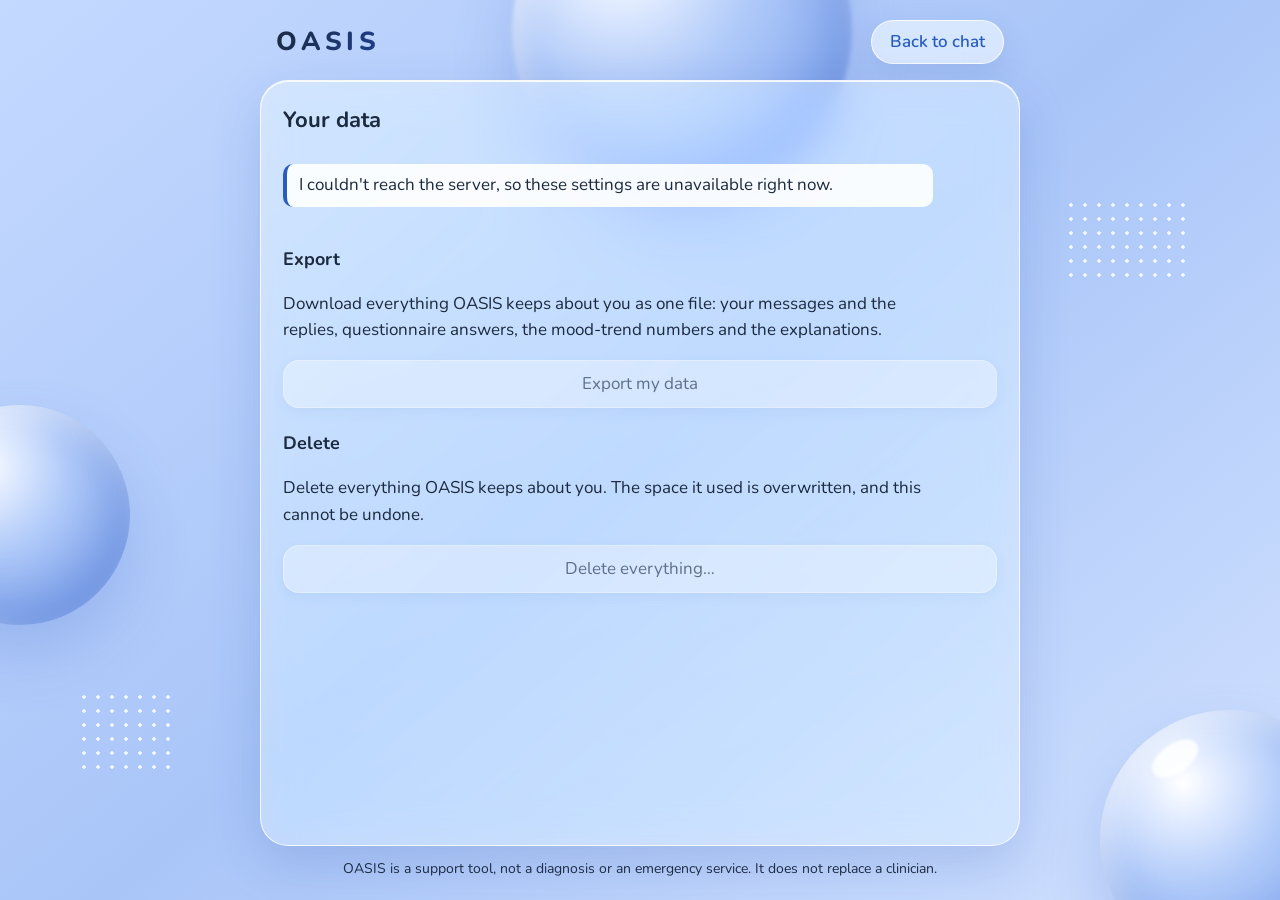
==== src/oasis/web/settings.html @ d9e1fbda "feat(privacy): consent gate, saved or ephemeral sessions, export, verifiable delete, data notice and" ====
<!doctype html>
<html lang="en">
<head>
  <meta charset="utf-8">
  <meta name="viewport" content="width=device-width, initial-scale=1">
  <title>Settings · OASIS</title>
  <link rel="stylesheet" href="styles.css">
  <script src="settings.js" defer></script>
</head>
<body>
  <div class="orbs" aria-hidden="true"><i></i><i></i><i></i><i class="dots"></i><i class="dots"></i></div>

  <header class="top">
    <h1 class="brand">OASIS</h1>
    <a class="pill" href="/">Back to chat</a>
  </header>

  <main class="chat settings">
    <h2>Your data</h2>
    <p id="mode" class="settings-mode" role="status" aria-live="polite">Loading…</p>

    <section aria-labelledby="export-title">
      <h3 id="export-title">Export</h3>
      <p>Download everything OASIS keeps about you as one file: your messages and the replies,
        questionnaire answers, the mood-trend numbers and the explanations.</p>
      <div class="card-options">
        <button type="button" id="export" disabled>Export my data</button>
      </div>
    </section>

    <section aria-labelledby="delete-title">
      <h3 id="delete-title">Delete</h3>
      <p>Delete everything OASIS keeps about you. The space it used is overwritten, and this
        cannot be undone.</p>
      <div class="card-options">
        <button type="button" id="delete-start" disabled>Delete everything…</button>
      </div>
      <form id="delete-confirm" class="delete-confirm" hidden>
        <label for="delete-word">Type DELETE to confirm</label>
        <input id="delete-word" autocomplete="off" spellcheck="false">
        <div class="card-options">
          <button type="submit" class="danger">Delete permanently</button>
          <button type="button" id="delete-cancel">Cancel</button>
        </div>
      </form>
    </section>

    <p id="settings-status" class="status" role="status" aria-live="polite"></p>
  </main>

  <footer class="footer">
    OASIS is a support tool, not a diagnosis or an emergency service. It does not replace a
    clinician.
  </footer>
</body>
</html>
---- src/oasis/web/styles.css ----
/* Glassmorphism in soft blue, light only (design §15.2). Self-hosted font only: no external requests. */

/* Nunito (SIL OFL, see fonts/OFL.txt), variable 400-800, Latin subset; other glyphs fall back. */
@font-face {
  font-family: "Nunito";
  font-style: normal;
  font-weight: 400 800;
  font-display: swap;
  src: url("fonts/nunito-latin.woff2") format("woff2");
}

:root {
  --bg-a: #c4d9ff;
  --bg-b: #a9c5f8;
  --bg-c: #d2e2ff;
  --glass: rgba(255, 255, 255, 0.55);
  --glass-strong: rgba(255, 255, 255, 0.9);
  --glass-border: rgba(255, 255, 255, 0.8);
  --glass-shadow: 0 12px 32px rgba(40, 80, 170, 0.14);
  --blur: blur(18px) saturate(150%);
  --text: #1c2a3d;
  --muted: #36435a;
  --accent: #2a5cc0;
  --cta: linear-gradient(145deg, #3a6fd8, #2a55c4);
  --focus: #1a56c4;
  --radius: 16px;
  color-scheme: light;
}

* { box-sizing: border-box; }

body {
  margin: 0;
  background: linear-gradient(140deg, var(--bg-a), var(--bg-b) 50%, var(--bg-c)) fixed;
  color: var(--text);
  font: 17px/1.55 "Nunito", system-ui, -apple-system, "Segoe UI", Roboto, sans-serif;
  min-height: 100vh;
  display: flex;
  flex-direction: column;
}

/* Background scene: glossy orbs and dot patches. Kept light so any text over them stays AA. */
.orbs { position: fixed; inset: 0; z-index: -1; overflow: hidden; pointer-events: none; }
.orbs i { position: absolute; border-radius: 50%; }

.orbs i:not(.dots) {
  background: radial-gradient(circle at 32% 28%, #fff 0%, #e2ecff 14%, #b0caf9 40%, #86a9ef 74%, #7399ea 100%);
  box-shadow:
    inset -18px -24px 48px rgba(46, 86, 180, 0.2),
    inset 10px 12px 30px rgba(255, 255, 255, 0.55),
    0 30px 60px rgba(60, 100, 200, 0.22);
}
/* Sharp specular glint on top of the soft highlight. */
.orbs i:not(.dots)::after {
  content: "";
  position: absolute;
  top: 13%; left: 19%;
  width: 20%; height: 11%;
  border-radius: 50%;
  background: rgba(255, 255, 255, 0.85);
  transform: rotate(-35deg);
  filter: blur(1px);
}
.orbs i:nth-of-type(1) { width: 340px; height: 340px; top: -140px; left: 40%; filter: blur(2px); }
.orbs i:nth-of-type(2) { width: 220px; height: 220px; top: 45%; left: -90px; }
.orbs i:nth-of-type(3) { width: 260px; height: 260px; bottom: -70px; right: -80px; }

.orbs .dots {
  width: 126px; height: 84px;
  border-radius: 0;
  background: radial-gradient(rgba(255, 255, 255, 0.85) 1.5px, transparent 2px) 0 0 / 14px 14px;
}
.orbs .dots:nth-of-type(4) { top: 22%; right: 7%; }
.orbs .dots:nth-of-type(5) { bottom: 14%; left: 6%; width: 98px; }

/* One frosted surface, shared by every glass panel. */
.help summary,
.pill,
.help-card,
.chat,
.msg.bot,
.composer,
.continue {
  -webkit-backdrop-filter: var(--blur);
  backdrop-filter: var(--blur);
  border: 1px solid var(--glass-border);
}

:focus-visible { outline: 3px solid var(--focus); outline-offset: 2px; }
/* `hidden` must win over the display values set below (onboarding hides the composer). */
[hidden] { display: none !important; }

.visually-hidden {
  position: absolute; width: 1px; height: 1px; overflow: hidden;
  clip: rect(0 0 0 0); white-space: nowrap;
}

.top {
  display: flex;
  justify-content: space-between;
  align-items: center;
  gap: 16px;
  padding: 20px 16px 16px;
  max-width: 760px;
  width: 100%;
  margin: 0 auto;
}

/* Wordmark: gradient navy-to-blue lettering.
   Large bold text: both gradient ends stay above 3:1 even over an orb. */
.brand {
  margin: 0;
  font-size: 26px;
  font-weight: 800;
  letter-spacing: 0.16em;
  background: linear-gradient(120deg, #1c2a3d, #1e3f8f);
  -webkit-background-clip: text;
  background-clip: text;
  color: transparent;
}

.top-actions { display: flex; align-items: center; gap: 10px; }
.pill {
  background: var(--glass);
  box-shadow: var(--glass-shadow);
  color: var(--accent);
  border-radius: 999px;
  padding: 8px 18px;
  font-weight: 600;
  text-decoration: none;
}

.help { position: relative; }
.help summary {
  cursor: pointer;
  list-style: none;
  background: var(--glass);
  box-shadow: var(--glass-shadow);
  color: var(--accent);
  border-radius: 999px;
  padding: 8px 18px;
  font-weight: 600;
}
.help summary::-webkit-details-marker { display: none; }
.help-card {
  position: absolute;
  right: 0;
  z-index: 2;
  width: min(360px, calc(100vw - 32px));
  max-height: 70vh;
  overflow-y: auto;
  margin-top: 10px;
  padding: 18px;
  /* Same glass as the chat panel, a little denser: crisis text must stay readable. */
  background: linear-gradient(165deg, rgba(255, 255, 255, 0.6), rgba(255, 255, 255, 0.5));
  box-shadow: 0 20px 50px rgba(40, 80, 170, 0.18), inset 0 1px 0 rgba(255, 255, 255, 0.9);
  border-radius: 28px;
  scrollbar-width: thin;
  scrollbar-color: rgba(42, 85, 196, 0.35) transparent;
}
.help-card h2 { font-size: 18px; margin: 0 0 8px; }
.help-card details { margin: 6px 0; }
.help-card details details { margin-left: 12px; }
/* Regions are blue tiles like incoming messages; countries are white tiles like outgoing ones. */
.help-card summary {
  background: rgba(157, 189, 245, 0.55);
  color: var(--text);
  box-shadow: none;
  border-radius: var(--radius);
  padding: 10px 16px;
}
.help-card .country > summary { background: rgba(255, 255, 255, 0.7); font-weight: 500; }
.help-card ul { margin: 6px 0 10px; padding-left: 20px; }
.help-card li { margin: 4px 0; }
.help-card .hours { color: var(--muted); font-size: 15px; }
/* Darker than --accent: stays AA on the translucent card even over an orb. */
.help-card a { color: #1e4aa8; font-weight: 600; }
.help-fallback { font-weight: 600; }

/* The main glass "device" panel, lighter at the top like the reference. */
.chat {
  flex: 1;
  display: flex;
  flex-direction: column;
  max-width: 760px;
  width: calc(100% - 32px);
  margin: 0 auto;
  padding: 12px 18px 0;
  background: linear-gradient(165deg, rgba(255, 255, 255, 0.4), rgba(255, 255, 255, 0.3));
  box-shadow: 0 20px 50px rgba(40, 80, 170, 0.18), inset 0 1px 0 rgba(255, 255, 255, 0.9);
  border-radius: 28px;
}

.messages { list-style: none; margin: 0; padding: 0; flex: 1; }

.msg {
  width: fit-content;
  max-width: 65ch;
  margin: 12px 0;
  padding: 12px 16px;
  border-radius: var(--radius);
}
.msg p { margin: 0; white-space: pre-wrap; }
.msg .note { margin-top: 6px; font-size: 14px; color: var(--muted); }
/* Bot: translucent blue tile. User: the solid white "active" tile. */
.msg.bot { background: rgba(157, 189, 245, 0.55); }
.msg.user { background: var(--glass-strong); box-shadow: var(--glass-shadow); margin-left: auto; }
.msg.system { margin: 8px auto; padding: 4px 16px; font-size: 14px; color: var(--muted); text-align: center; }

/* "Why this reply?" under each bot message: closed by default, text in --muted for AA. */
.why { margin-top: 8px; font-size: 14px; color: var(--muted); }
.why summary { cursor: pointer; font-weight: 600; color: var(--accent); width: fit-content; }
.why ul { margin: 6px 0 0; padding-left: 20px; }
.why li { margin: 2px 0; }
.why .why-note { margin-top: 6px; font-style: italic; }
.why-details { margin-top: 6px; }
.why-details pre {
  margin: 6px 0 0;
  padding: 8px;
  max-height: 16rem;
  overflow: auto;
  font-size: 12px;
  white-space: pre-wrap;
  word-break: break-word;
  background: var(--glass-strong);
  border-radius: 8px;
  color: var(--text);
}

.continue {
  align-self: flex-start;
  font: inherit;
  font-weight: 600;
  color: var(--accent);
  background: var(--glass-strong);
  border-radius: 999px;
  padding: 8px 18px;
  margin-bottom: 10px;
  cursor: pointer;
}

.card {
  background: rgba(255, 255, 255, 0.7);
  border: 1px solid var(--glass-border);
  border-radius: 20px;
  padding: 14px 16px;
  margin-bottom: 12px;
}
.card-title { margin: 0 0 10px; font-weight: 600; }
.card-step { margin: 0 0 8px; }
.card-hint { margin: 0; color: var(--muted); font-size: 15px; }
.card-options { display: flex; flex-wrap: wrap; gap: 10px; }
.card-options button {
  font: inherit;
  font-weight: 500;
  flex: 1 1 10em;
  min-height: 48px;
  border: 1px solid var(--glass-border);
  border-radius: var(--radius);
  background: var(--glass);
  box-shadow: 0 4px 14px rgba(40, 80, 170, 0.1);
  color: inherit;
  cursor: pointer;
}
.card-options button:hover { background: #fff; }
.card-controls { display: flex; gap: 16px; margin-top: 10px; }
.card .link {
  font: inherit;
  font-size: 15px;
  border: 0;
  background: none;
  color: var(--accent);
  text-decoration: underline;
  cursor: pointer;
  padding: 0;
}
.card button:disabled { opacity: 0.6; cursor: wait; }

.status { min-height: 1.6em; color: var(--muted); font-size: 15px; margin: 8px 0; }

/* Glass bottom bar with one raised, glowing action, as in the reference. */
.composer {
  display: flex;
  align-items: center;
  gap: 10px;
  padding: 8px;
  margin-bottom: 18px;
  background: rgba(255, 255, 255, 0.3);
  border-radius: 24px;
}
.composer textarea {
  flex: 1;
  font: inherit;
  color: inherit;
  background: transparent;
  border: 0;
  border-radius: var(--radius);
  padding: 8px 12px;
  resize: vertical;
}
.composer textarea::placeholder { color: var(--muted); }
.composer button {
  font: inherit;
  font-weight: 600;
  border: 0;
  border-radius: 999px;
  min-height: 52px;
  padding: 0 24px;
  background: var(--cta);
  color: #fff;
  box-shadow: 0 0 0 4px rgba(255, 255, 255, 0.7), 0 10px 24px rgba(42, 85, 196, 0.45);
  cursor: pointer;
}
.composer button:disabled { opacity: 0.6; cursor: wait; }

.footer {
  text-align: center;
  color: var(--text);
  font-size: 14px;
  padding: 12px 16px 20px;
}

/* Mood-trend page (design §9). */
.trends { padding: 18px 22px 24px; }
.trends h2 { margin: 4px 0 10px; font-size: 22px; }
.trends h3 { margin: 22px 0 6px; font-size: 18px; }
.trend-label {
  margin: 0 0 10px;
  padding: 8px 12px;
  border-left: 4px solid var(--accent);
  border-radius: 10px;
  background: var(--glass-strong);
  font-weight: 700;
}
.trend-intro, .trend-note { margin: 6px 0; max-width: 65ch; }
.trends .status:empty { display: none; }
.chart svg { display: block; width: 100%; height: auto; }
.chart svg:not([viewBox]) { display: none; }  /* the empty placeholder before a chart */
.chart .axis { stroke: rgba(28, 42, 61, 0.3); stroke-dasharray: 4 4; }
.chart .axis-text { fill: var(--muted); font-size: 12px; }
.chart .trend-line { fill: none; stroke: var(--accent); stroke-width: 2.5; }
.chart .ewma { stroke: var(--muted); stroke-dasharray: 6 5; stroke-width: 2; }
.chart .dot { fill: var(--accent); }
.chart .flag { fill: none; stroke: var(--text); stroke-width: 2; }
.basis { margin: 6px 0; padding-left: 20px; }
.basis li { margin: 8px 0; }
.basis strong { display: block; }
.basis span { display: block; color: var(--muted); font-size: 15px; }

/* First-use data notice (FR-PRV-1) and the settings page. */
.onboarding { padding: 8px 0 4px; }
.notice {
  max-height: 60vh;
  overflow: auto;
  padding: 14px 18px;
  border-radius: var(--radius);
  background: var(--glass-strong);
}
.notice h2 { margin: 0 0 6px; font-size: 22px; }
.notice h3 { margin: 16px 0 4px; font-size: 17px; }
.notice p { margin: 4px 0; max-width: 70ch; }
.onboarding-actions { margin-top: 14px; }
.settings { padding: 18px 22px 24px; }
.settings h2 { margin: 4px 0 10px; font-size: 22px; }
.settings h3 { margin: 22px 0 6px; font-size: 18px; }
.settings p { max-width: 65ch; }
.settings-mode {
  padding: 8px 12px;
  border-left: 4px solid var(--accent);
  border-radius: 10px;
  background: var(--glass-strong);
}
.settings .card-options button,
.onboarding .card-options button { font: inherit; }
.settings button:disabled { opacity: 0.6; cursor: not-allowed; }
.delete-confirm { margin-top: 12px; }
.delete-confirm label { display: block; margin-bottom: 6px; font-weight: 600; }
.delete-confirm input {
  font: inherit;
  padding: 8px 12px;
  margin-bottom: 10px;
  border: 1px solid var(--muted);
  border-radius: 10px;
}
.settings .danger { color: #fff; background: #a3262a; }
.settings .danger:hover { background: #8a1f23; }

@media (max-width: 520px) {
  .top { flex-wrap: wrap; }
  .pill, .help summary { padding: 7px 14px; }
}

@media (prefers-reduced-motion: reduce) {
  * { scroll-behavior: auto !important; transition: none !important; }
}
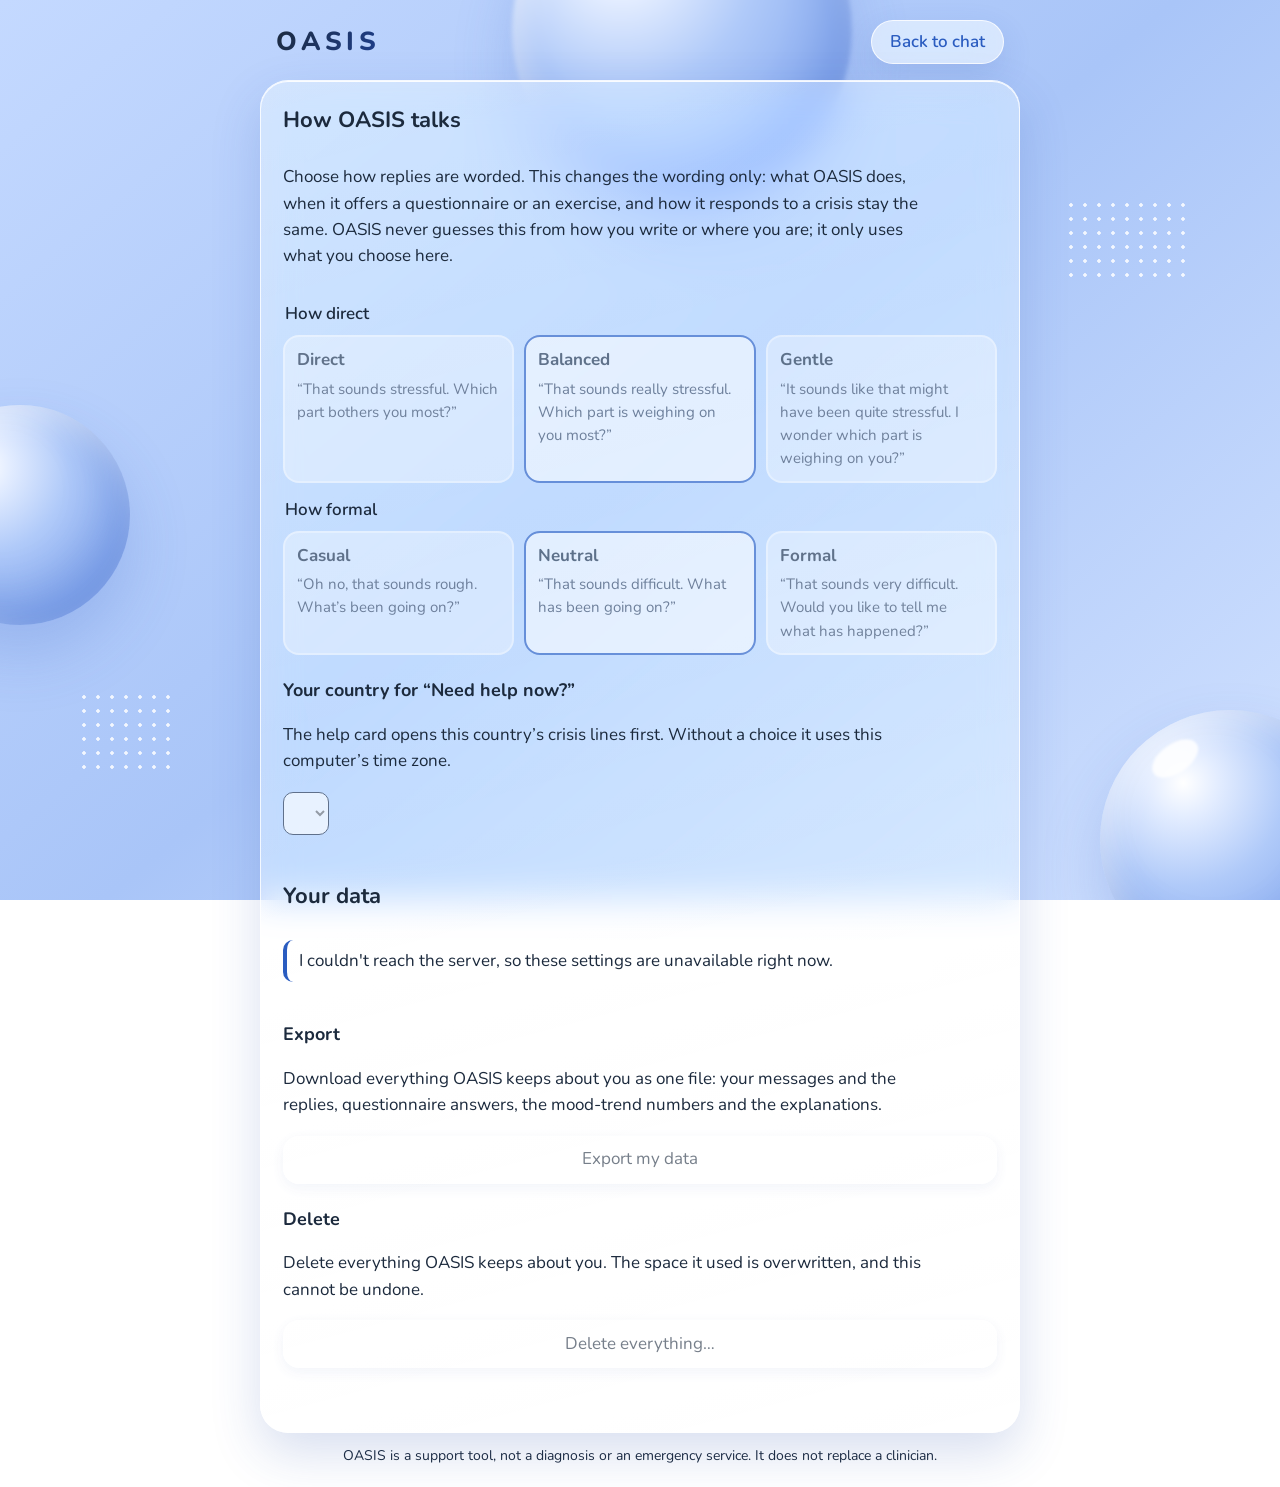
==== commit e26b19a1: "feat(style): user-set directness and formality frame the prompt only; settings table, GET/PUT /setti" ====
--- a/src/oasis/web/settings.html
+++ b/src/oasis/web/settings.html
@@ -16,6 +16,38 @@
   </header>
 
   <main class="chat settings">
+    <h2>How OASIS talks</h2>
+    <p>Choose how replies are worded. This changes the wording only: what OASIS does, when it
+      offers a questionnaire or an exercise, and how it responds to a crisis stay the same. OASIS
+      never guesses this from how you write or where you are; it only uses what you choose here.</p>
+
+    <form id="style-form" class="style-form">
+      <fieldset>
+        <legend>How direct</legend>
+        <label class="segment"><input type="radio" name="directness" value="direct" disabled>
+          <span><strong>Direct</strong><span class="example">“That sounds stressful. Which part bothers you most?”</span></span></label>
+        <label class="segment"><input type="radio" name="directness" value="balanced" checked disabled>
+          <span><strong>Balanced</strong><span class="example">“That sounds really stressful. Which part is weighing on you most?”</span></span></label>
+        <label class="segment"><input type="radio" name="directness" value="indirect" disabled>
+          <span><strong>Gentle</strong><span class="example">“It sounds like that might have been quite stressful. I wonder which part is weighing on you?”</span></span></label>
+      </fieldset>
+      <fieldset>
+        <legend>How formal</legend>
+        <label class="segment"><input type="radio" name="formality" value="casual" disabled>
+          <span><strong>Casual</strong><span class="example">“Oh no, that sounds rough. What’s been going on?”</span></span></label>
+        <label class="segment"><input type="radio" name="formality" value="neutral" checked disabled>
+          <span><strong>Neutral</strong><span class="example">“That sounds difficult. What has been going on?”</span></span></label>
+        <label class="segment"><input type="radio" name="formality" value="formal" disabled>
+          <span><strong>Formal</strong><span class="example">“That sounds very difficult. Would you like to tell me what has happened?”</span></span></label>
+      </fieldset>
+
+      <h3 id="country-title">Your country for “Need help now?”</h3>
+      <p>The help card opens this country’s crisis lines first. Without a choice it uses this
+        computer’s time zone.</p>
+      <select id="country" aria-labelledby="country-title" disabled><!-- COUNTRY OPTIONS --></select>
+    </form>
+    <p id="style-status" class="status" role="status" aria-live="polite"></p>
+
     <h2>Your data</h2>
     <p id="mode" class="settings-mode" role="status" aria-live="polite">Loading…</p>
 
--- a/src/oasis/web/styles.css
+++ b/src/oasis/web/styles.css
@@ -129,6 +129,17 @@
   font-weight: 600;
   text-decoration: none;
 }
+/* Icon-only pill: a circle as tall as the text pills beside it. Two classes, so the
+   narrow-screen .pill padding below does not squeeze the icon. */
+.pill.icon-pill {
+  display: inline-flex;
+  align-items: center;
+  justify-content: center;
+  width: 44px;
+  height: 44px;
+  padding: 0;
+}
+.icon-pill svg { display: block; }
 
 .help { position: relative; }
 .help summary {
@@ -176,6 +187,22 @@
 /* Darker than --accent: stays AA on the translucent card even over an orb. */
 .help-card a { color: #1e4aa8; font-weight: 600; }
 .help-fallback { font-weight: 600; }
+/* The full list: a plain link-like dropdown, its regions not indented a level further. */
+.help-card .all-countries > summary {
+  background: none;
+  padding: 6px 0;
+  color: #1e4aa8;
+  font-weight: 600;
+  width: fit-content;
+  cursor: pointer;
+}
+.help-card .all-countries > .region { margin-left: 0; }
+/* The country suggested from the time zone, above the full list. */
+.suggested {
+  margin-bottom: 12px;
+  padding-bottom: 6px;
+  border-bottom: 1px solid rgba(28, 42, 61, 0.15);
+}
 
 /* The main glass "device" panel, lighter at the top like the reference. */
 .chat {
@@ -213,19 +240,6 @@
 .why ul { margin: 6px 0 0; padding-left: 20px; }
 .why li { margin: 2px 0; }
 .why .why-note { margin-top: 6px; font-style: italic; }
-.why-details { margin-top: 6px; }
-.why-details pre {
-  margin: 6px 0 0;
-  padding: 8px;
-  max-height: 16rem;
-  overflow: auto;
-  font-size: 12px;
-  white-space: pre-wrap;
-  word-break: break-word;
-  background: var(--glass-strong);
-  border-radius: 8px;
-  color: var(--text);
-}
 
 .continue {
   align-self: flex-start;
@@ -342,6 +356,14 @@
 .chart .ewma { stroke: var(--muted); stroke-dasharray: 6 5; stroke-width: 2; }
 .chart .dot { fill: var(--accent); }
 .chart .flag { fill: none; stroke: var(--text); stroke-width: 2; }
+/* "What it is based on": a closed dropdown styled like the page's section headings. */
+.basis-more { margin-top: 22px; }
+.basis-more > summary {
+  cursor: pointer;
+  width: fit-content;
+  font-size: 18px;
+  font-weight: 700;
+}
 .basis { margin: 6px 0; padding-left: 20px; }
 .basis li { margin: 8px 0; }
 .basis strong { display: block; }
@@ -359,6 +381,14 @@
 .notice h2 { margin: 0 0 6px; font-size: 22px; }
 .notice h3 { margin: 16px 0 4px; font-size: 17px; }
 .notice p { margin: 4px 0; max-width: 70ch; }
+.notice-more { margin-top: 10px; }
+.notice-more summary {
+  cursor: pointer;
+  width: fit-content;
+  font-weight: 600;
+  color: var(--accent);
+}
+.notice-agreement { margin-top: 14px !important; font-weight: 600; }
 .onboarding-actions { margin-top: 14px; }
 .settings { padding: 18px 22px 24px; }
 .settings h2 { margin: 4px 0 10px; font-size: 22px; }
@@ -384,6 +414,38 @@
 }
 .settings .danger { color: #fff; background: #a3262a; }
 .settings .danger:hover { background: #8a1f23; }
+/* Style profile: native radios as segmented controls, each with an example reply. */
+.style-form fieldset {
+  display: flex;
+  flex-wrap: wrap;
+  gap: 10px;
+  margin: 14px 0 0;
+  padding: 0;
+  border: 0;
+}
+.style-form legend { margin-bottom: 8px; font-weight: 600; }
+.segment { flex: 1 1 12em; cursor: pointer; }
+.segment input { position: absolute; opacity: 0; }
+.segment > span {
+  display: block;
+  height: 100%;
+  padding: 10px 12px;
+  border: 2px solid var(--glass-border);
+  border-radius: var(--radius);
+  background: var(--glass);
+}
+.segment input:checked + span { border-color: var(--accent); background: var(--glass-strong); }
+.segment input:focus-visible + span { outline: 3px solid var(--focus); outline-offset: 2px; }
+.segment input:disabled + span { opacity: 0.6; cursor: not-allowed; }
+.segment .example { display: block; margin-top: 4px; color: var(--muted); font-size: 15px; }
+.style-form select {
+  font: inherit;
+  max-width: 100%;
+  padding: 8px 12px;
+  border: 1px solid var(--muted);
+  border-radius: 10px;
+  background: var(--glass-strong);
+}
 
 @media (max-width: 520px) {
   .top { flex-wrap: wrap; }
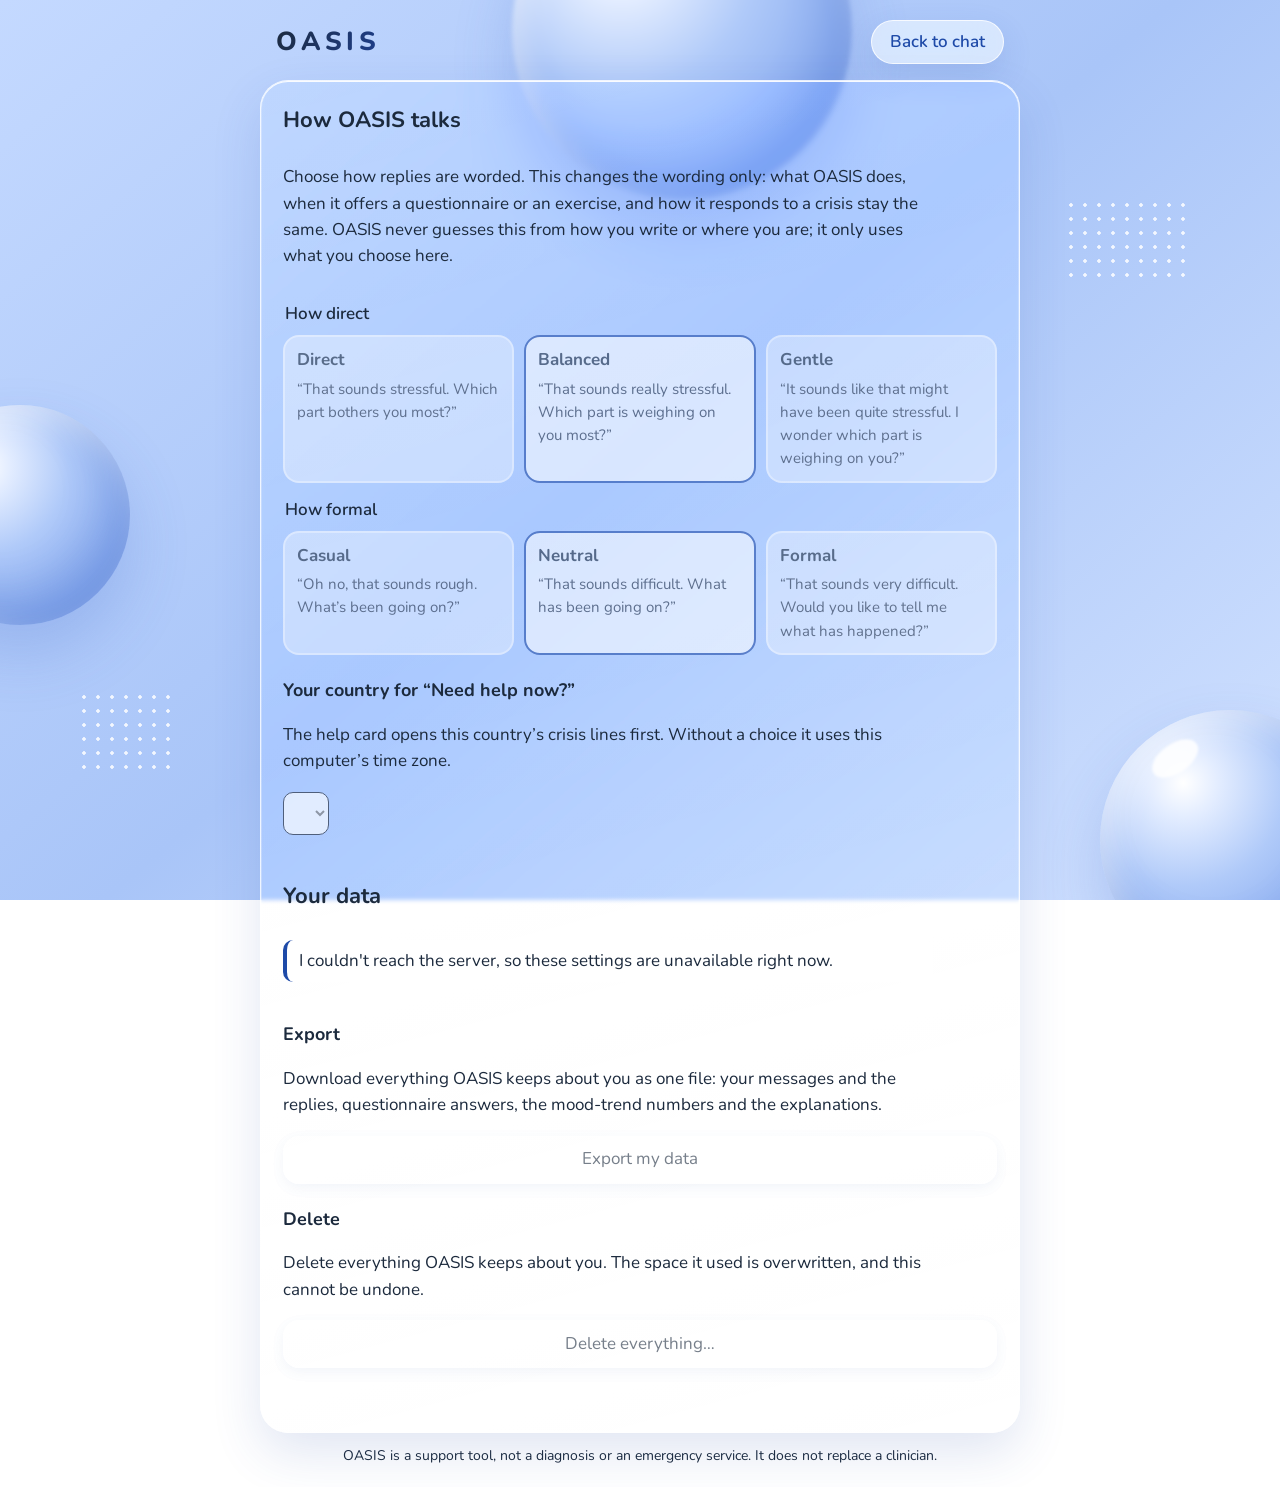
==== commit 14c9d057: "refactor(ui): one shared session script for the chat, settings and trend pages" ====
--- a/src/oasis/web/settings.html
+++ b/src/oasis/web/settings.html
@@ -5,6 +5,7 @@
   <meta name="viewport" content="width=device-width, initial-scale=1">
   <title>Settings · OASIS</title>
   <link rel="stylesheet" href="styles.css">
+  <script src="session.js" defer></script>
   <script src="settings.js" defer></script>
 </head>
 <body>
--- a/src/oasis/web/styles.css
+++ b/src/oasis/web/styles.css
@@ -19,8 +19,10 @@
   --glass-shadow: 0 12px 32px rgba(40, 80, 170, 0.14);
   --blur: blur(18px) saturate(150%);
   --text: #1c2a3d;
-  --muted: #36435a;
-  --accent: #2a5cc0;
+  /* Text colours stay AA over the darkest orb under the clear glass (scripts/contrast_check.py). */
+  --muted: #283244;
+  --accent: #1e4aa8;
+  --accent-deep: #1e3f8f;  /* accent text on the blue OASIS bubble */
   --cta: linear-gradient(145deg, #3a6fd8, #2a55c4);
   --focus: #1a56c4;
   --radius: 16px;
@@ -185,7 +187,15 @@
 .help-card li { margin: 4px 0; }
 .help-card .hours { color: var(--muted); font-size: 15px; }
 /* Darker than --accent: stays AA on the translucent card even over an orb. */
-.help-card a { color: #1e4aa8; font-weight: 600; }
+/* Phone numbers as 24 px targets (WCAG 2.2 2.5.8), even "15" or "112". */
+.help-card a {
+  color: #1e4aa8;
+  font-weight: 600;
+  display: inline-block;
+  min-width: 24px;
+  min-height: 24px;
+  text-align: center;
+}
 .help-fallback { font-weight: 600; }
 /* The full list: a plain link-like dropdown, its regions not indented a level further. */
 .help-card .all-countries > summary {
@@ -213,8 +223,14 @@
   width: calc(100% - 32px);
   margin: 0 auto;
   padding: 12px 18px 0;
-  background: linear-gradient(165deg, rgba(255, 255, 255, 0.4), rgba(255, 255, 255, 0.3));
-  box-shadow: 0 20px 50px rgba(40, 80, 170, 0.18), inset 0 1px 0 rgba(255, 255, 255, 0.9);
+  /* Clear glass: a thin tint and a light blur, so the orbs behind stay visible; the bright
+     edge and top highlight give it its shape. Text on it stays AA over the darkest orb
+     (checked by scripts/contrast_check.py). */
+  background: linear-gradient(165deg, rgba(255, 255, 255, 0.1), rgba(255, 255, 255, 0.02));
+  -webkit-backdrop-filter: blur(2px) saturate(120%);
+  backdrop-filter: blur(2px) saturate(120%);
+  box-shadow: 0 20px 50px rgba(40, 80, 170, 0.14), inset 0 1px 0 rgba(255, 255, 255, 0.9),
+    inset 0 0 0 1px rgba(255, 255, 255, 0.25);
   border-radius: 28px;
 }
 
@@ -230,13 +246,19 @@
 .msg p { margin: 0; white-space: pre-wrap; }
 .msg .note { margin-top: 6px; font-size: 14px; color: var(--muted); }
 /* Bot: translucent blue tile. User: the solid white "active" tile. */
-.msg.bot { background: rgba(157, 189, 245, 0.55); }
+.msg.bot { background: rgba(157, 189, 245, 0.75); }
 .msg.user { background: var(--glass-strong); box-shadow: var(--glass-shadow); margin-left: auto; }
 .msg.system { margin: 8px auto; padding: 4px 16px; font-size: 14px; color: var(--muted); text-align: center; }
 
 /* "Why this reply?" under each bot message: closed by default, text in --muted for AA. */
 .why { margin-top: 8px; font-size: 14px; color: var(--muted); }
-.why summary { cursor: pointer; font-weight: 600; color: var(--accent); width: fit-content; }
+.why summary {
+  cursor: pointer;
+  font-weight: 600;
+  color: var(--accent-deep);
+  width: fit-content;
+  min-height: 24px;
+}
 .why ul { margin: 6px 0 0; padding-left: 20px; }
 .why li { margin: 2px 0; }
 .why .why-note { margin-top: 6px; font-style: italic; }
@@ -448,8 +470,12 @@
 }
 
 @media (max-width: 520px) {
-  .top { flex-wrap: wrap; }
+  .top { flex-wrap: wrap; position: relative; }
   .pill, .help summary { padding: 7px 14px; }
+  /* The header wraps and "Need help now?" no longer sits at the right edge, so the card
+     spans the header instead of hanging off the pill (it ran off-screen at 375 px). */
+  .help { position: static; }
+  .help-card { left: 16px; right: 16px; width: auto; top: 100%; margin-top: 0; }
 }
 
 @media (prefers-reduced-motion: reduce) {
